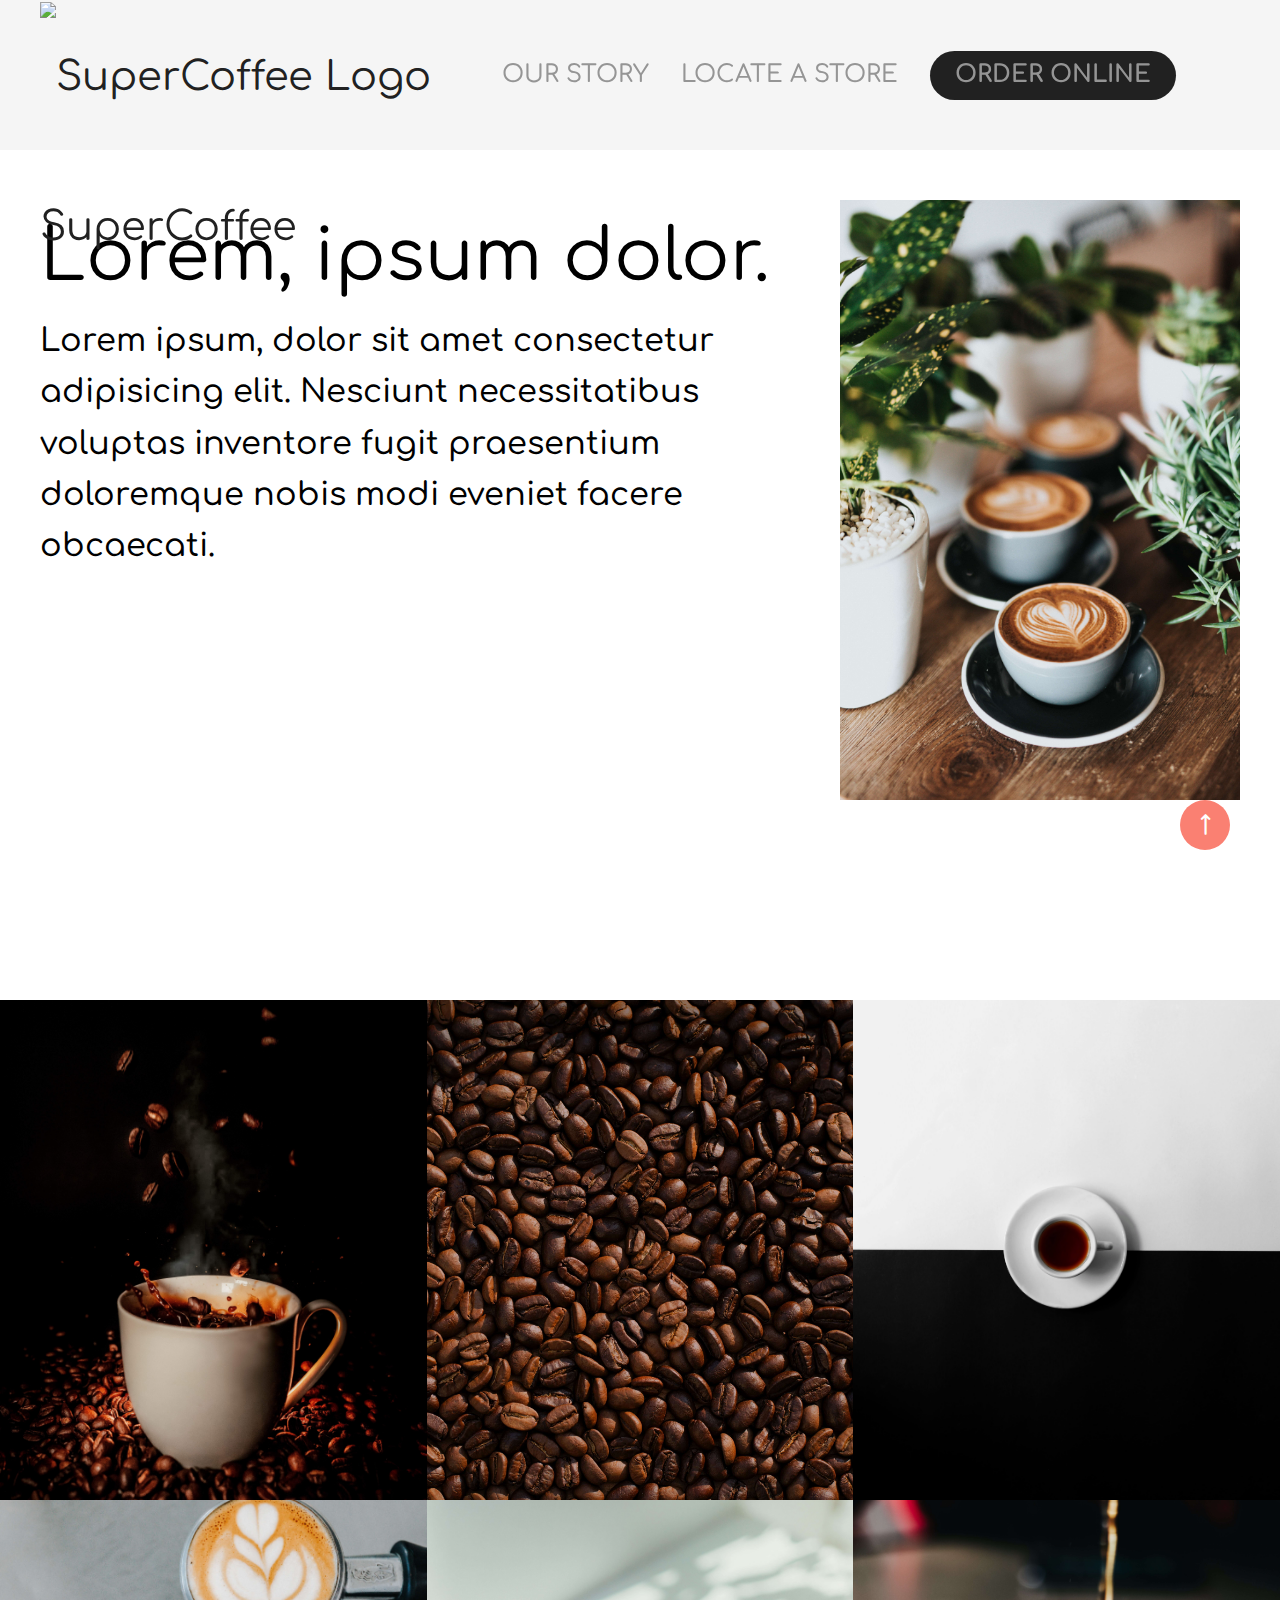
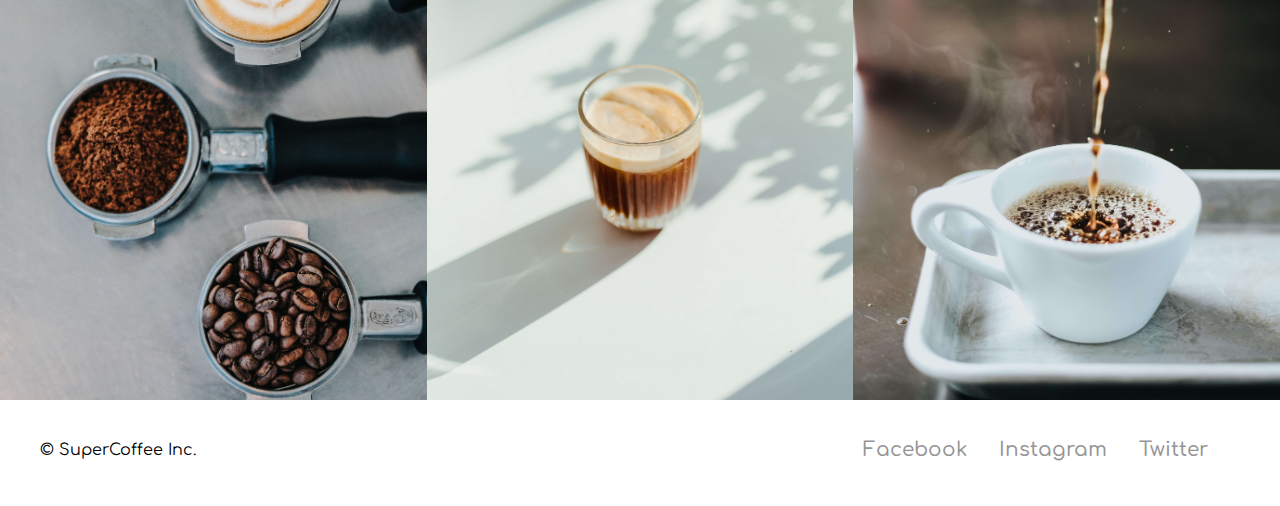
==== block-BHaabg/index.html @ 012fa917 "create homepage layout with floats and fixedposition" ====
<!DOCTYPE html>
<html lang="en">
  <head>
    <meta charset="UTF-8" />
    <meta http-equiv="X-UA-Compatible" content="IE=edge" />
    <meta name="viewport" content="width=device-width, initial-scale=1.0" />
    <title>Gallery layout</title>
    <link rel="preconnect" href="https://fonts.googleapis.com" />
    <link rel="preconnect" href="https://fonts.gstatic.com" crossorigin />
    <link
      href="https://fonts.googleapis.com/css2?family=Comfortaa:wght@400;700&display=swap"
      rel="stylesheet"
    />
    <link rel="stylesheet" href="./assets/stylesheet/style.css" />
  </head>
  <body id="top">
    <header class="header">
      <div class="container clearfix">
        <a href="." class="col col-1-3 brand-name">
          <img
            class="img-logo"
            src="./assets/media/coffee.svg"
            alt="SuperCoffee Logo"
          />
          SuperCoffee
        </a>
        <nav class="col col-2-3 nav">
          <ul class="nav-list">
            <li class="nav-list-item">
              <a class="nav-link" href="#">Our Story</a>
            </li>
            <li class="nav-list-item">
              <a class="nav-link" href="#">Locate a Store</a>
            </li>
            <li class="nav-list-item">
              <a class="nav-link btn" href="#">Order Online</a>
            </li>
            <li class="nav-list-item">
              <a class="nav-link fixed-btn" href="#top">&uarr;</a>
            </li>
          </ul>
        </nav>
      </div>
    </header>
    <main>
      <section>
        <div class="container">
          <article class="article clearfix">
            <div class="col col-2-3">
              <h2 class="article-title">Lorem, ipsum dolor.</h2>
              <p class="article-text">
                Lorem ipsum, dolor sit amet consectetur adipisicing elit.
                Nesciunt necessitatibus voluptas inventore fugit praesentium
                doloremque nobis modi eveniet facere obcaecati.
              </p>
            </div>
            <div class="col col-1-3">
              <img
                class="article-img"
                src="./assets/media/fresh coffee.jpg"
                alt="Two freshly brewed cappuchino"
              />
            </div>
          </article>
        </div>
      </section>
      <section class="gallery">
        <div class="row clearfix">
          <div class="col col-1-3">
            <img
              class="gallery-img"
              src="./assets/media/beans-splashing.jpg"
              alt="coffee beans splashing into a coffee filled cup"
            />
          </div>
          <div class="col col-1-3">
            <img
              class="gallery-img"
              src="./assets/media/beans.jpg"
              alt="coffee beans"
            />
          </div>
          <div class="col col-1-3">
            <img
              class="gallery-img"
              src="./assets/media/coffee cup.jpg"
              alt="coffee filled cup on border of black and white solid fill"
            />
          </div>
        </div>
        <div class="row clearfix">
          <div class="col col-1-3">
            <img
              class="gallery-img"
              src="./assets/media/espresso beans, powder.jpg"
              alt="coffee machine fillers with beans, coffee, powder"
            />
          </div>
          <div class="col col-1-3">
            <img
              class="gallery-img"
              src="./assets/media/machiato.jpg"
              alt="a glass of machiato"
            />
          </div>
          <div class="col col-1-3">
            <img
              class="gallery-img"
              src="./assets/media/pour-coffee.jpg"
              alt="pouring fresh coffee into a small white cup"
            />
          </div>
        </div>
      </section>
    </main>
    <footer class="footer">
      <div class="container clearfix">
        <p class="col col-1-3 footer-text">&copy; SuperCoffee Inc.</p>
        <ul class="col col-2-3 nav-list social-list">
          <li class="nav-list-item social-list-item">
            <a class="nav-link social-link" href="#">Facebook</a>
          </li>
          <li class="nav-list-item social-list-item">
            <a class="nav-link social-link" href="#">Instagram</a>
          </li>
          <li class="nav-list-item social-list-item">
            <a class="nav-link social-link" href="#">Twitter</a>
          </li>
        </ul>
      </div>
    </footer>
  </body>
</html>
---- block-BHaabg/assets/stylesheet/style.css ----
/* http://meyerweb.com/eric/tools/css/reset/ 
   v2.0 | 20110126
   License: none (public domain)
*/

html,
body,
div,
span,
applet,
object,
iframe,
h1,
h2,
h3,
h4,
h5,
h6,
p,
blockquote,
pre,
a,
abbr,
acronym,
address,
big,
cite,
code,
del,
dfn,
em,
img,
ins,
kbd,
q,
s,
samp,
small,
strike,
strong,
sub,
sup,
tt,
var,
b,
u,
i,
center,
dl,
dt,
dd,
ol,
ul,
li,
fieldset,
form,
label,
legend,
table,
caption,
tbody,
tfoot,
thead,
tr,
th,
td,
article,
aside,
canvas,
details,
embed,
figure,
figcaption,
footer,
header,
hgroup,
menu,
nav,
output,
ruby,
section,
summary,
time,
mark,
audio,
video {
  margin: 0;
  padding: 0;
  border: 0;
  font-size: 100%;
  font: inherit;
  vertical-align: baseline;
}
/* HTML5 display-role reset for older browsers */
article,
aside,
details,
figcaption,
figure,
footer,
header,
hgroup,
menu,
nav,
section {
  display: block;
}
body {
  line-height: 1;
}
ol,
ul {
  list-style: none;
}
blockquote,
q {
  quotes: none;
}
blockquote:before,
blockquote:after,
q:before,
q:after {
  content: "";
  content: none;
}
table {
  border-collapse: collapse;
  border-spacing: 0;
}

/* Custom CSS Code */

/* Generic Styles */

*,
*::before,
*::after {
  box-sizing: border-box;
}

body {
  font-size: 16px;
  line-height: 1.6;
  font-family: "Comfortaa", cursive;
}

.container {
  max-width: 1200px;
  margin: 0 auto;
  font-size: 0;
}

img {
  width: 100%;
}

.clearfix::before,
.clearfix::after {
  display: block;
  content: "";
}

.clearfix::after {
  clear: both;
}

/* Typography */

.brand-name {
  font-size: 40px;
  text-decoration: none;
  color: #212121;
  line-height: 150px;
  height: 150px;
}

.nav-link {
  text-decoration: none;
  color: #959595;
  text-transform: uppercase;
  font-size: 24px;
  font-weight: 500;
}

.social-link {
  text-transform: capitalize;
  font-size: 20px;
}

.article-title {
  font-size: 72px;
  font-weight: 700px;
}

.article-text {
  font-size: 32px;
  font-weight: 500;
}

.footer-text {
  font-size: 16px;
  line-height: 100px;
  vertical-align: middle;
}

/* Layout */
.col {
  float: left;
}

.col-1-3 {
  width: 33.33%;
  /* border: 2px solid red; */
}

.col-2-3 {
  width: 66.66%;
  /* border: 2px solid red; */
}

/* Header */

.header {
  position: fixed;
  top: 0;
  left: 0;
  right: 0;
  background-color: whitesmoke;
}

.img-logo {
  width: 15%;
  /* border: 2px solid red; */
  vertical-align: middle;
}

.nav-list-item {
  display: inline-block;
  margin-right: 32px;
}

.nav-list {
  text-align: right;
}

.nav {
  height: 150px;
  line-height: 150px;
  vertical-align: middle;
}

.brand-name {
  vertical-align: middle;
}

/* Article */
.article {
  padding: 200px 0;
}

/* gallery */
.row {
  font-size: 0;
}

.gallery-img {
  height: 500px;
  object-fit: cover;
  /* border: 2px solid black; */
}

/* footer */
.social-list {
  line-height: 100px;
  vertical-align: middle;
}

/* hovering button */

.fixed-btn {
  display: inline-block;
  color: #fff;
  line-height: 1.2;
  background-color: salmon;
  padding: 10px 20px;
  border-radius: 100%;
  height: 50px;
  width: 50px;
  position: fixed;
  bottom: 50px;
  right: 50px;
}

/* btn */
.btn {
  display: inline-block;
  color: #959595;
  background-color: #212121;
  padding: 10px 25px;
  border-radius: 25px;
  line-height: 1.2;
  font-weight: 700;
}
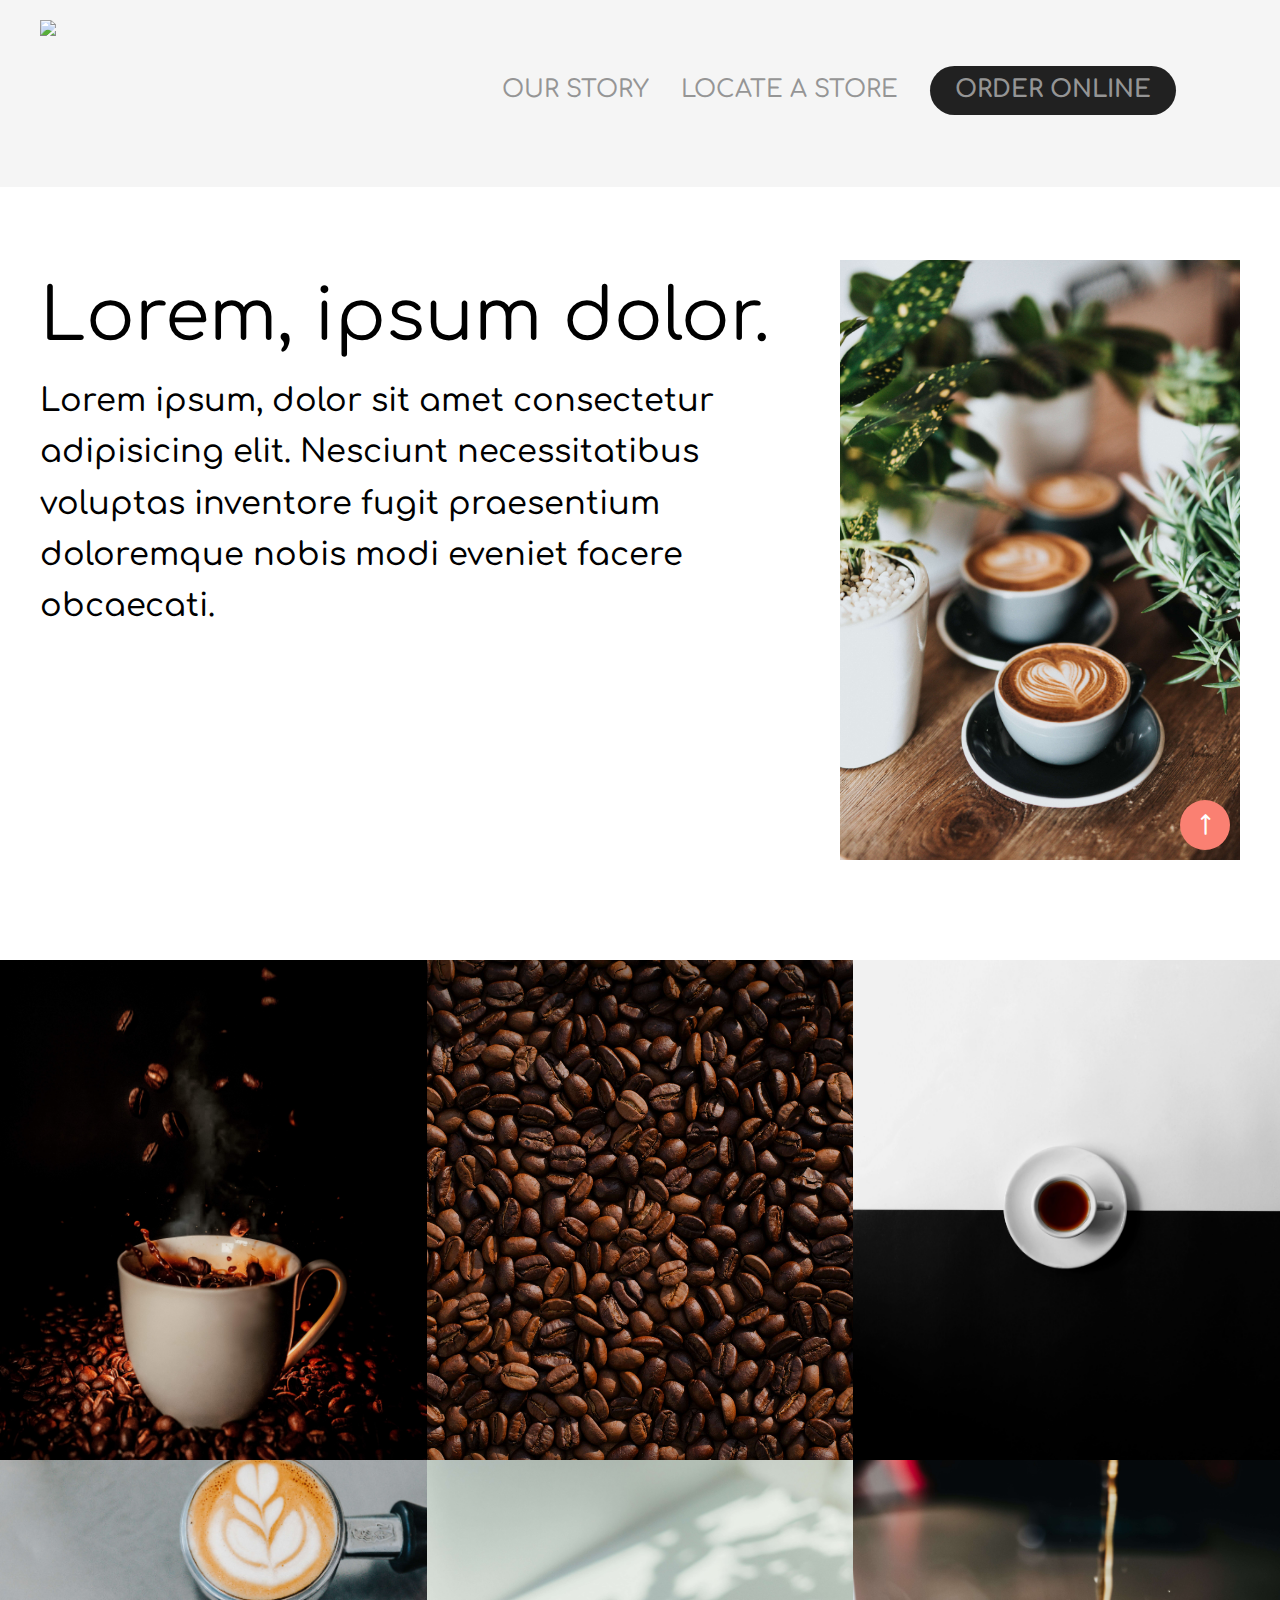
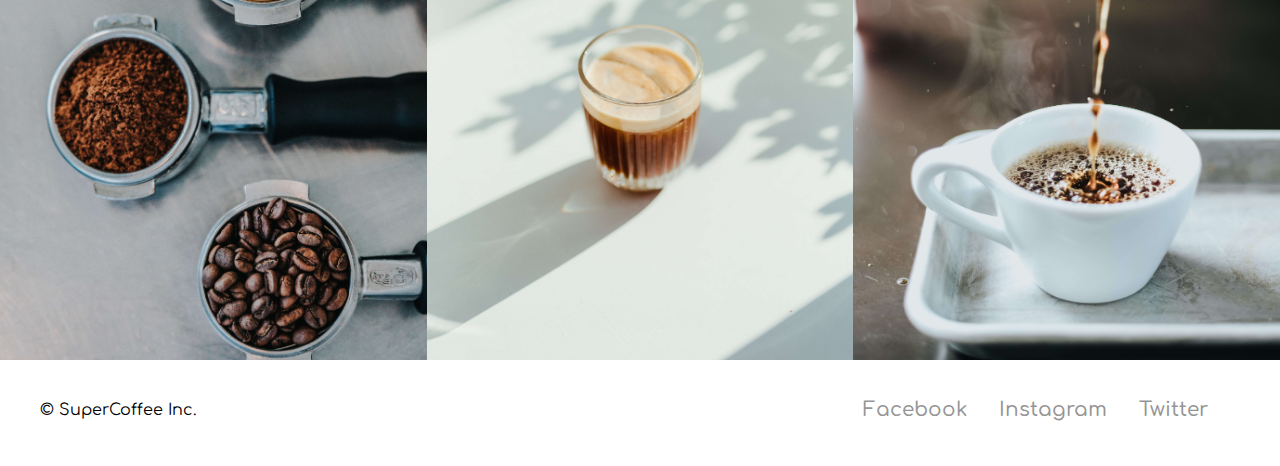
==== commit a3e13921: "add all 6 images in a single div instead of rows" ====
--- a/block-BHaabg/index.html
+++ b/block-BHaabg/index.html
@@ -22,7 +22,6 @@
             src="./assets/media/coffee.svg"
             alt="SuperCoffee Logo"
           />
-          SuperCoffee
         </a>
         <nav class="col col-2-3 nav">
           <ul class="nav-list">
@@ -64,52 +63,49 @@
           </article>
         </div>
       </section>
-      <section class="gallery">
-        <div class="row clearfix">
-          <div class="col col-1-3">
-            <img
-              class="gallery-img"
-              src="./assets/media/beans-splashing.jpg"
-              alt="coffee beans splashing into a coffee filled cup"
-            />
-          </div>
-          <div class="col col-1-3">
-            <img
-              class="gallery-img"
-              src="./assets/media/beans.jpg"
-              alt="coffee beans"
-            />
-          </div>
-          <div class="col col-1-3">
-            <img
-              class="gallery-img"
-              src="./assets/media/coffee cup.jpg"
-              alt="coffee filled cup on border of black and white solid fill"
-            />
-          </div>
+      <section class="gallery clearfix">
+        <div class="col col-1-3">
+          <img
+            class="gallery-img"
+            src="./assets/media/beans-splashing.jpg"
+            alt="coffee beans splashing into a coffee filled cup"
+          />
         </div>
-        <div class="row clearfix">
-          <div class="col col-1-3">
-            <img
-              class="gallery-img"
-              src="./assets/media/espresso beans, powder.jpg"
-              alt="coffee machine fillers with beans, coffee, powder"
-            />
-          </div>
-          <div class="col col-1-3">
-            <img
-              class="gallery-img"
-              src="./assets/media/machiato.jpg"
-              alt="a glass of machiato"
-            />
-          </div>
-          <div class="col col-1-3">
-            <img
-              class="gallery-img"
-              src="./assets/media/pour-coffee.jpg"
-              alt="pouring fresh coffee into a small white cup"
-            />
-          </div>
+        <div class="col col-1-3">
+          <img
+            class="gallery-img"
+            src="./assets/media/beans.jpg"
+            alt="coffee beans"
+          />
+        </div>
+        <div class="col col-1-3">
+          <img
+            class="gallery-img"
+            src="./assets/media/coffee cup.jpg"
+            alt="coffee filled cup on border of black and white solid fill"
+          />
+        </div>
+
+        <div class="col col-1-3">
+          <img
+            class="gallery-img"
+            src="./assets/media/espresso beans, powder.jpg"
+            alt="coffee machine fillers with beans, coffee, powder"
+          />
+        </div>
+        <div class="col col-1-3">
+          <img
+            class="gallery-img"
+            src="./assets/media/machiato.jpg"
+            alt="a glass of machiato"
+          />
+        </div>
+        <div class="col col-1-3">
+          <img
+            class="gallery-img"
+            src="./assets/media/pour-coffee.jpg"
+            alt="pouring fresh coffee into a small white cup"
+          />
         </div>
       </section>
     </main>
--- a/block-BHaabg/assets/stylesheet/style.css
+++ b/block-BHaabg/assets/stylesheet/style.css
@@ -165,13 +165,8 @@
 }
 
 /* Typography */
-
-.brand-name {
-  font-size: 40px;
-  text-decoration: none;
-  color: #212121;
-  line-height: 150px;
-  height: 150px;
+.header {
+  line-height: 140px;
 }
 
 .nav-link {
@@ -226,6 +221,8 @@
   left: 0;
   right: 0;
   background-color: whitesmoke;
+  /* border: 2px solid red; */
+  padding: 20px 0;
 }
 
 .img-logo {
@@ -243,23 +240,13 @@
   text-align: right;
 }
 
-.nav {
-  height: 150px;
-  line-height: 150px;
-  vertical-align: middle;
-}
-
-.brand-name {
-  vertical-align: middle;
-}
-
 /* Article */
 .article {
-  padding: 200px 0;
+  padding: 260px 0 100px;
 }
 
 /* gallery */
-.row {
+.gallery {
   font-size: 0;
 }
 
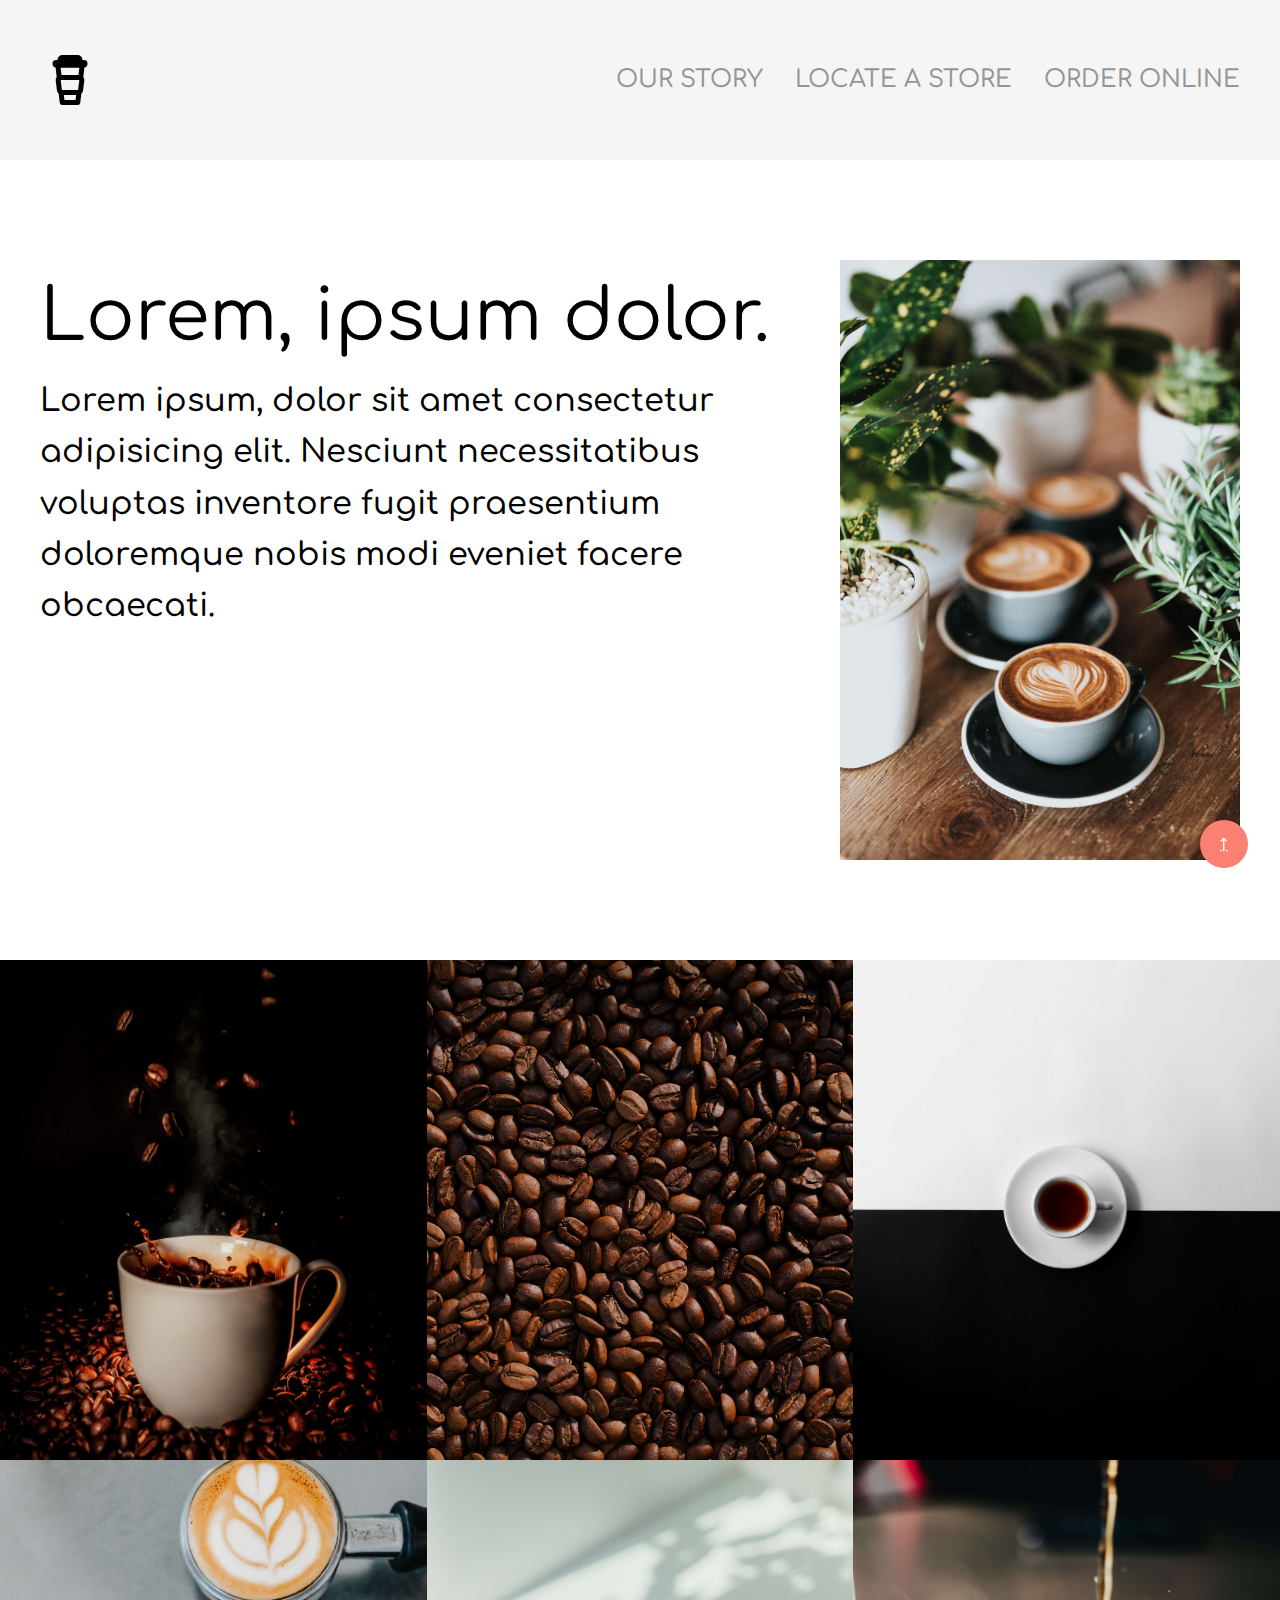
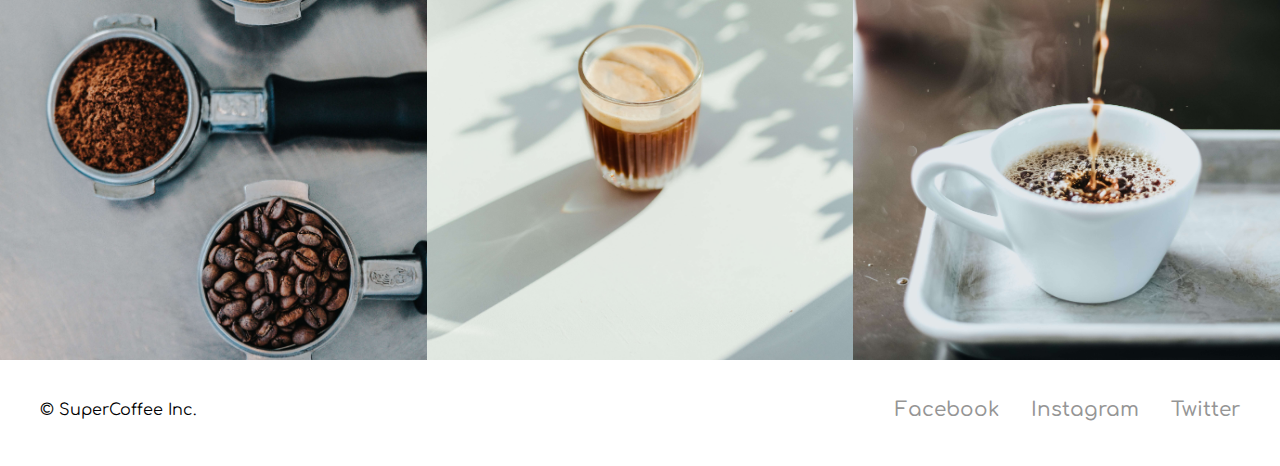
==== commit d75d44b2: "Merge 89cfeeb712df27d12466c8c5e45b553d1b6c2259 into c4694c29782bdff96f7573c1bde2682d5a3f43d9" ====
--- a/block-BHaabg/index.html
+++ b/block-BHaabg/index.html
@@ -33,9 +33,6 @@
             </li>
             <li class="nav-list-item">
               <a class="nav-link btn" href="#">Order Online</a>
-            </li>
-            <li class="nav-list-item">
-              <a class="nav-link fixed-btn" href="#top">&uarr;</a>
             </li>
           </ul>
         </nav>
@@ -125,5 +122,6 @@
         </ul>
       </div>
     </footer>
+    <a class="fixed-btn" href="#top">&uarr;</a>
   </body>
 </html>
--- a/block-BHaabg/assets/stylesheet/style.css
+++ b/block-BHaabg/assets/stylesheet/style.css
@@ -86,7 +86,7 @@
 video {
   margin: 0;
   padding: 0;
-  border: 0;
+  /* border: 0; */
   font-size: 100%;
   font: inherit;
   vertical-align: baseline;
@@ -165,9 +165,6 @@
 }
 
 /* Typography */
-.header {
-  line-height: 140px;
-}
 
 .nav-link {
   text-decoration: none;
@@ -222,7 +219,8 @@
   right: 0;
   background-color: whitesmoke;
   /* border: 2px solid red; */
-  padding: 20px 0;
+  height: 160px;
+  line-height: 160px;
 }
 
 .img-logo {
@@ -233,7 +231,7 @@
 
 .nav-list-item {
   display: inline-block;
-  margin-right: 32px;
+  margin-left: 32px;
 }
 
 .nav-list {
@@ -242,7 +240,8 @@
 
 /* Article */
 .article {
-  padding: 260px 0 100px;
+  margin-top: 160px;
+  padding: 100px 0;
 }
 
 /* gallery */
@@ -267,24 +266,15 @@
 .fixed-btn {
   display: inline-block;
   color: #fff;
-  line-height: 1.2;
+
   background-color: salmon;
-  padding: 10px 20px;
   border-radius: 100%;
-  height: 50px;
-  width: 50px;
+  height: 48px;
+  line-height: 48px;
+  width: 48px;
   position: fixed;
-  bottom: 50px;
-  right: 50px;
-}
-
-/* btn */
-.btn {
-  display: inline-block;
-  color: #959595;
-  background-color: #212121;
-  padding: 10px 25px;
-  border-radius: 25px;
-  line-height: 1.2;
-  font-weight: 700;
-}
+  bottom: 32px;
+  right: 32px;
+
+  text-align: center;
+}
